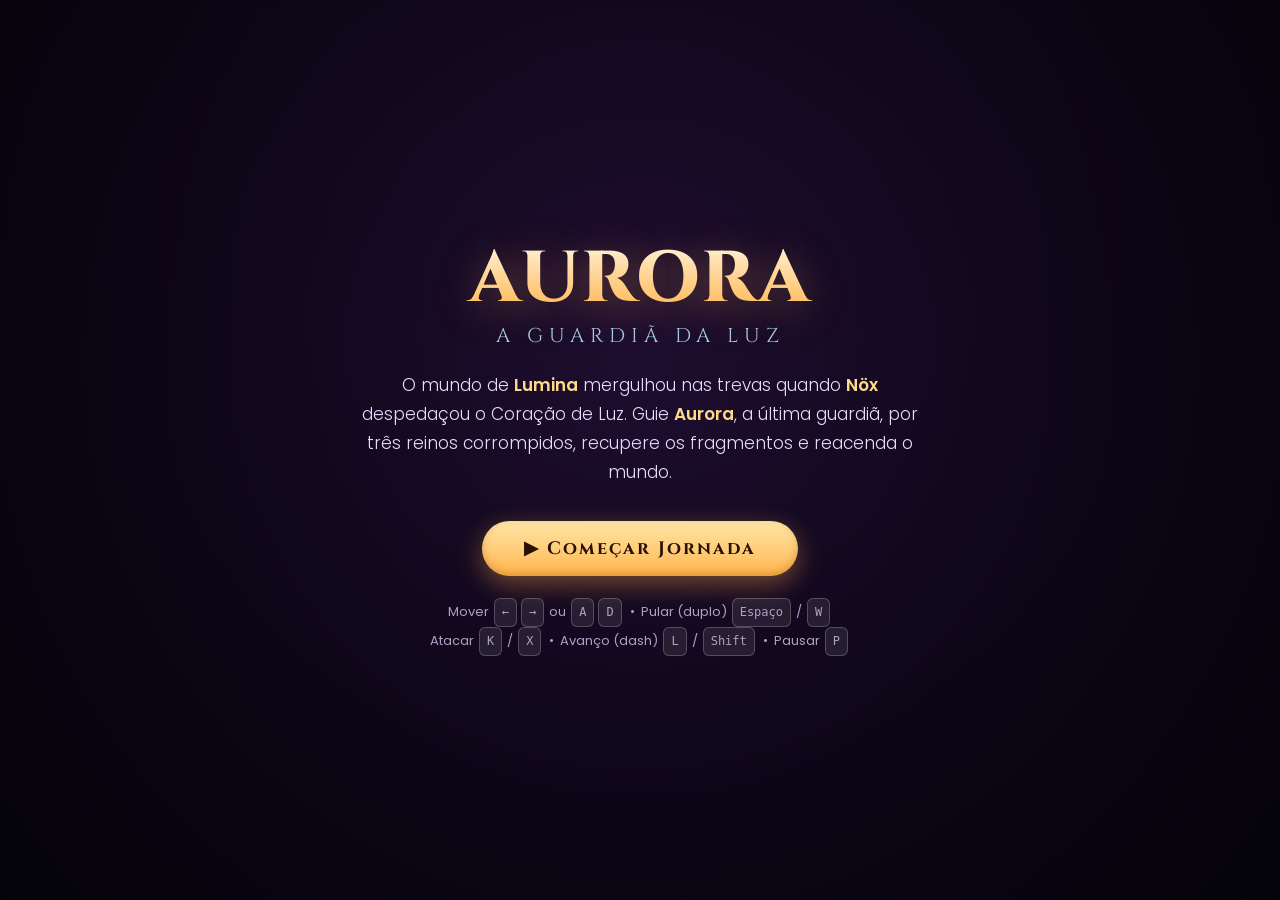
==== game/index.html @ 584e24f9 "feat: jogo Aurora - A Guardia da Luz (acao/plataforma 2D) Co-authored-by: phda693-alt <298850662+phd" ====
<!DOCTYPE html>
<html lang="pt-BR">
<head>
  <meta charset="UTF-8" />
  <meta name="viewport" content="width=device-width, initial-scale=1.0, maximum-scale=1.0, user-scalable=no" />
  <title>Aurora — A Guardiã da Luz</title>
  <link rel="preconnect" href="https://fonts.googleapis.com" />
  <link rel="preconnect" href="https://fonts.gstatic.com" crossorigin />
  <link href="https://fonts.googleapis.com/css2?family=Cinzel:wght@600;800&family=Poppins:wght@300;400;600&display=swap" rel="stylesheet" />
  <link rel="stylesheet" href="css/style.css" />
</head>
<body>
  <div id="game-shell">
    <canvas id="game"></canvas>

    <!-- HUD -->
    <div id="hud" class="hidden">
      <div class="hud-left">
        <div class="hud-portrait">
          <canvas id="portrait" width="72" height="72"></canvas>
        </div>
        <div class="hud-bars">
          <div class="bar-wrap">
            <div class="bar-label">VIDA</div>
            <div class="bar bar-hp"><div id="hp-fill" class="bar-fill"></div></div>
          </div>
          <div class="bar-wrap">
            <div class="bar-label">LUZ</div>
            <div class="bar bar-energy"><div id="energy-fill" class="bar-fill"></div></div>
          </div>
        </div>
      </div>
      <div class="hud-right">
        <div class="fragments">
          <span class="frag-icon">✦</span>
          <span id="frag-count">0</span> / <span id="frag-total">0</span>
        </div>
        <div id="stage-name" class="stage-name">Floresta Sombria</div>
      </div>
    </div>

    <!-- Boss health -->
    <div id="boss-bar" class="hidden">
      <div class="boss-name">NÖX — O Devorador de Luz</div>
      <div class="boss-track"><div id="boss-fill"></div></div>
    </div>

    <!-- Overlay screens -->
    <div id="overlay" class="overlay">
      <!-- content injected by JS -->
    </div>

    <!-- Mobile controls -->
    <div id="touch-controls" class="hidden">
      <div class="touch-left">
        <button class="tbtn" data-key="ArrowLeft">◀</button>
        <button class="tbtn" data-key="ArrowRight">▶</button>
      </div>
      <div class="touch-right">
        <button class="tbtn tbtn-jump" data-key=" ">⤒</button>
        <button class="tbtn tbtn-attack" data-key="k">⚔</button>
        <button class="tbtn tbtn-dash" data-key="l">»</button>
      </div>
    </div>
  </div>

  <script src="js/game.js"></script>
</body>
</html>
---- game/css/style.css ----
:root {
  --gold: #ffd98a;
  --gold-strong: #ffb64d;
  --light: #bfe9ff;
  --shadow: #14091f;
  --panel: rgba(20, 10, 30, 0.78);
}

* { margin: 0; padding: 0; box-sizing: border-box; }

html, body {
  width: 100%;
  height: 100%;
  background: #05030a;
  overflow: hidden;
  font-family: "Poppins", system-ui, sans-serif;
  color: #f4ecff;
  user-select: none;
  -webkit-user-select: none;
  touch-action: none;
}

#game-shell {
  position: fixed;
  inset: 0;
  display: flex;
  align-items: center;
  justify-content: center;
  background:
    radial-gradient(circle at 50% 30%, #241033 0%, #0a0514 60%, #05030a 100%);
}

#game {
  display: block;
  width: 100%;
  height: 100%;
  image-rendering: auto;
}

.hidden { display: none !important; }

/* ---------------- HUD ---------------- */
#hud {
  position: absolute;
  top: 0; left: 0; right: 0;
  display: flex;
  justify-content: space-between;
  align-items: flex-start;
  padding: 18px 22px;
  pointer-events: none;
  z-index: 20;
}

.hud-left { display: flex; gap: 12px; align-items: center; }

.hud-portrait {
  width: 72px; height: 72px;
  border-radius: 50%;
  padding: 3px;
  background: linear-gradient(145deg, var(--gold), var(--gold-strong));
  box-shadow: 0 0 18px rgba(255, 200, 120, 0.5);
}
.hud-portrait canvas {
  width: 100%; height: 100%;
  border-radius: 50%;
  background: radial-gradient(circle at 50% 40%, #3a2350, #160a24);
  display: block;
}

.hud-bars { display: flex; flex-direction: column; gap: 7px; }
.bar-wrap { display: flex; align-items: center; gap: 8px; }
.bar-label {
  font-size: 10px; letter-spacing: 2px; font-weight: 600;
  width: 34px; color: #e9d7ff; opacity: .85;
}
.bar {
  width: 210px; height: 14px;
  background: rgba(0,0,0,0.45);
  border: 1px solid rgba(255,255,255,0.15);
  border-radius: 10px;
  overflow: hidden;
  box-shadow: inset 0 2px 5px rgba(0,0,0,0.6);
}
.bar-fill {
  height: 100%;
  width: 100%;
  border-radius: 10px;
  transition: width 0.25s ease;
}
.bar-hp .bar-fill { background: linear-gradient(90deg, #ff6b8b, #ff3358); }
.bar-energy .bar-fill { background: linear-gradient(90deg, #8fd8ff, #4aa8ff); }

.hud-right { text-align: right; }
.fragments {
  font-family: "Cinzel", serif;
  font-size: 22px;
  color: var(--gold);
  text-shadow: 0 0 12px rgba(255,200,120,0.6);
  font-weight: 800;
}
.frag-icon { color: #fff2c9; }
.stage-name {
  margin-top: 4px;
  font-size: 13px;
  letter-spacing: 3px;
  text-transform: uppercase;
  opacity: 0.8;
}

/* ---------------- Boss bar ---------------- */
#boss-bar {
  position: absolute;
  bottom: 26px; left: 50%;
  transform: translateX(-50%);
  width: min(620px, 82%);
  z-index: 20;
  text-align: center;
  pointer-events: none;
}
.boss-name {
  font-family: "Cinzel", serif;
  font-weight: 800;
  letter-spacing: 2px;
  color: #ff9ecb;
  text-shadow: 0 0 14px rgba(255, 60, 120, 0.7);
  margin-bottom: 6px;
  font-size: 15px;
}
.boss-track {
  height: 16px;
  background: rgba(0,0,0,0.55);
  border: 1px solid rgba(255, 120, 170, 0.4);
  border-radius: 10px;
  overflow: hidden;
}
#boss-fill {
  height: 100%; width: 100%;
  background: linear-gradient(90deg, #b3005c, #ff3b7f, #ff77aa);
  transition: width 0.2s ease;
}

/* ---------------- Overlay ---------------- */
.overlay {
  position: absolute;
  inset: 0;
  z-index: 40;
  display: flex;
  align-items: center;
  justify-content: center;
  padding: 24px;
  text-align: center;
  background: radial-gradient(circle at 50% 40%, rgba(30,14,48,0.7), rgba(5,3,10,0.94));
  backdrop-filter: blur(3px);
}
.overlay.gone { display: none; }

.card {
  max-width: 680px;
  width: 100%;
  animation: rise 0.6s ease both;
}
@keyframes rise { from { opacity: 0; transform: translateY(24px);} to {opacity:1; transform:none;} }

.title {
  font-family: "Cinzel", serif;
  font-weight: 800;
  font-size: clamp(38px, 8vw, 72px);
  line-height: 1;
  background: linear-gradient(180deg, #fff6df, var(--gold-strong));
  -webkit-background-clip: text;
  background-clip: text;
  color: transparent;
  text-shadow: 0 6px 40px rgba(255, 180, 90, 0.35);
  letter-spacing: 2px;
}
.subtitle {
  font-family: "Cinzel", serif;
  font-size: clamp(14px, 3vw, 20px);
  letter-spacing: 6px;
  text-transform: uppercase;
  color: var(--light);
  margin-top: 6px;
  opacity: 0.85;
}
.story {
  font-size: clamp(14px, 2.4vw, 17px);
  line-height: 1.7;
  color: #e8ddff;
  margin: 22px auto 8px;
  max-width: 560px;
  font-weight: 300;
}
.story b { color: var(--gold); font-weight: 600; }
.chapter {
  font-family: "Cinzel", serif;
  color: var(--gold);
  letter-spacing: 4px;
  font-size: 14px;
  margin-bottom: 8px;
}

.btn {
  margin-top: 26px;
  display: inline-block;
  padding: 15px 42px;
  font-family: "Cinzel", serif;
  font-weight: 700;
  font-size: 18px;
  letter-spacing: 2px;
  color: #2a1200;
  background: linear-gradient(180deg, #ffe6a8, var(--gold-strong));
  border: none;
  border-radius: 40px;
  cursor: pointer;
  box-shadow: 0 8px 26px rgba(255, 170, 70, 0.4), inset 0 -3px 8px rgba(150,80,0,0.3);
  transition: transform 0.15s ease, box-shadow 0.15s ease;
}
.btn:hover { transform: translateY(-2px) scale(1.03); box-shadow: 0 12px 34px rgba(255,170,70,0.55); }
.btn:active { transform: translateY(1px) scale(0.99); }
.btn.secondary {
  background: rgba(255,255,255,0.08);
  color: #f4ecff;
  border: 1px solid rgba(255,255,255,0.25);
  box-shadow: none;
  font-size: 14px;
  padding: 11px 26px;
}

.controls-hint {
  margin-top: 22px;
  font-size: 13px;
  color: #c9bde0;
  line-height: 1.9;
  opacity: 0.85;
}
.controls-hint kbd {
  display: inline-block;
  min-width: 22px;
  padding: 2px 7px;
  margin: 0 2px;
  background: rgba(255,255,255,0.1);
  border: 1px solid rgba(255,255,255,0.25);
  border-radius: 6px;
  font-family: monospace;
  font-size: 12px;
}

.btn-row { display: flex; gap: 14px; justify-content: center; flex-wrap: wrap; align-items: center; }

/* ---------------- Touch controls ---------------- */
#touch-controls {
  position: absolute;
  inset: 0;
  z-index: 15;
  pointer-events: none;
}
.touch-left, .touch-right {
  position: absolute;
  bottom: 26px;
  display: flex;
  gap: 16px;
}
.touch-left { left: 22px; }
.touch-right { right: 22px; }
.tbtn {
  pointer-events: auto;
  width: 64px; height: 64px;
  border-radius: 50%;
  border: 1px solid rgba(255,255,255,0.25);
  background: rgba(255,255,255,0.12);
  color: #fff;
  font-size: 24px;
  backdrop-filter: blur(4px);
  cursor: pointer;
  display: flex; align-items: center; justify-content: center;
}
.tbtn:active { background: rgba(255,220,150,0.35); }
.tbtn-jump { background: rgba(120,200,255,0.2); }
.tbtn-attack { background: rgba(255,120,150,0.22); }

@media (max-width: 720px) {
  #touch-controls.show { display: block; }
  .bar { width: 130px; }
  .hud-portrait { width: 56px; height: 56px; }
}
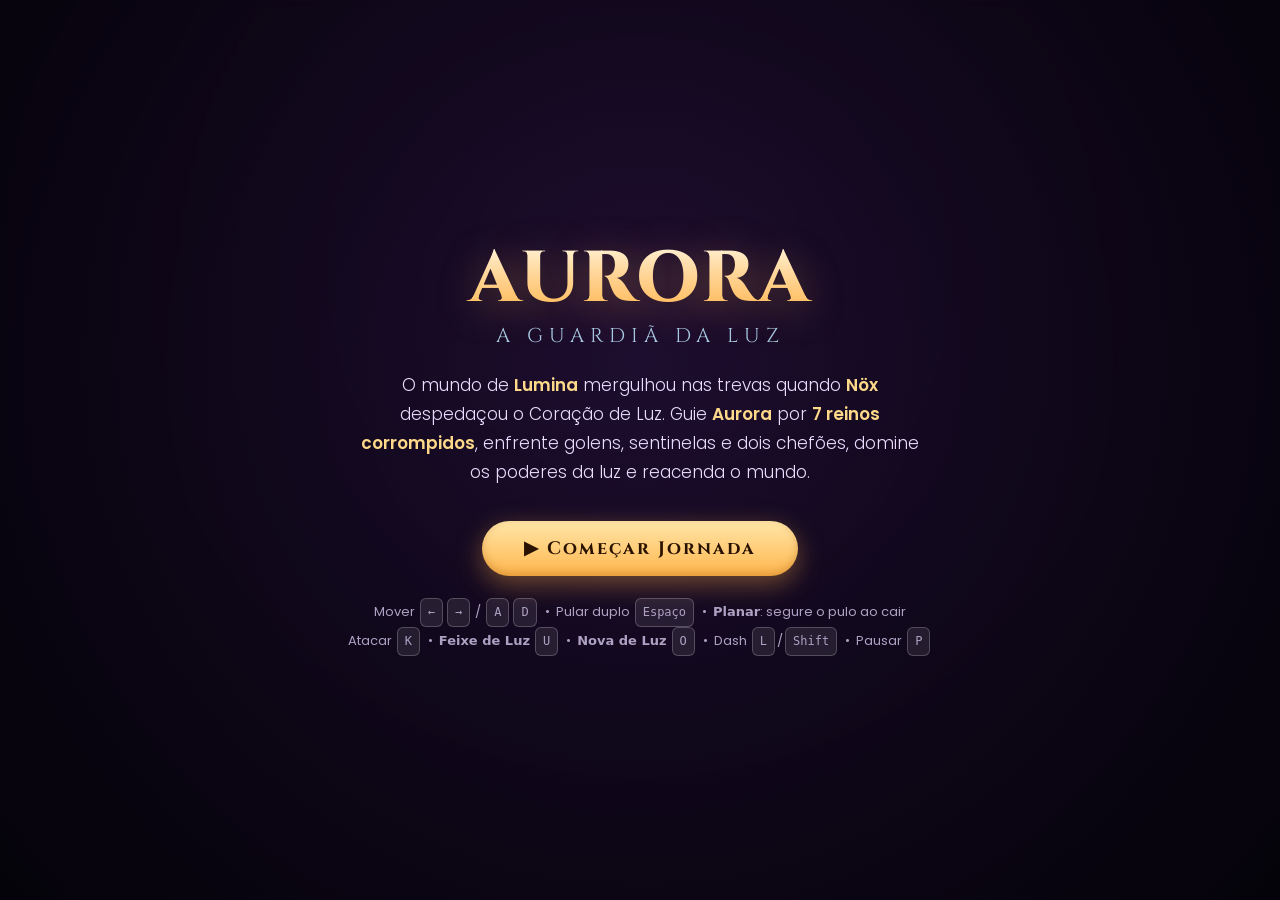
==== commit 747455bb: "feat: expande Aurora - 3 poderes, 4 monstros, obstaculos, 7 fases e 2 chefoes" ====
--- a/game/index.html
+++ b/game/index.html
@@ -59,6 +59,8 @@
       <div class="touch-right">
         <button class="tbtn tbtn-jump" data-key=" ">⤒</button>
         <button class="tbtn tbtn-attack" data-key="k">⚔</button>
+        <button class="tbtn tbtn-beam" data-key="u">✷</button>
+        <button class="tbtn tbtn-nova" data-key="o">✺</button>
         <button class="tbtn tbtn-dash" data-key="l">»</button>
       </div>
     </div>
--- a/game/css/style.css
+++ b/game/css/style.css
@@ -277,6 +277,9 @@
 .tbtn:active { background: rgba(255,220,150,0.35); }
 .tbtn-jump { background: rgba(120,200,255,0.2); }
 .tbtn-attack { background: rgba(255,120,150,0.22); }
+.tbtn-beam { background: rgba(255,240,180,0.22); }
+.tbtn-nova { background: rgba(255,210,120,0.28); }
+.touch-right { flex-wrap: wrap; max-width: 220px; justify-content: flex-end; }
 
 @media (max-width: 720px) {
   #touch-controls.show { display: block; }
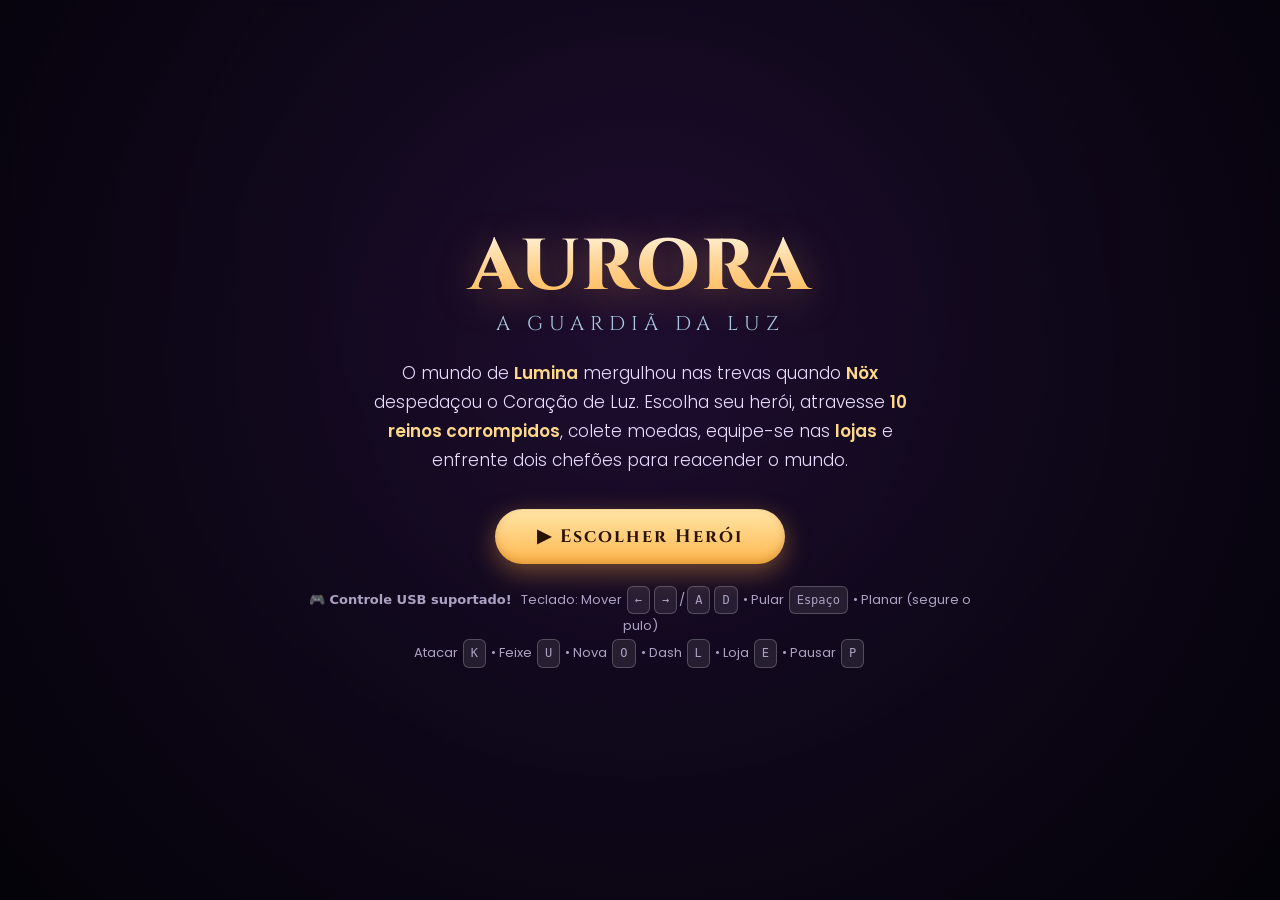
==== commit c4b0451e: "feat: controle USB, moedas, lojas, herois selecionaveis, novos monstros e fases" ====
--- a/game/index.html
+++ b/game/index.html
@@ -31,6 +31,7 @@
         </div>
       </div>
       <div class="hud-right">
+        <div class="coins-hud"><span class="coin-icon">🪙</span> <span id="coin-count">0</span></div>
         <div class="fragments">
           <span class="frag-icon">✦</span>
           <span id="frag-count">0</span> / <span id="frag-total">0</span>
@@ -62,6 +63,7 @@
         <button class="tbtn tbtn-beam" data-key="u">✷</button>
         <button class="tbtn tbtn-nova" data-key="o">✺</button>
         <button class="tbtn tbtn-dash" data-key="l">»</button>
+        <button class="tbtn tbtn-shop" data-key="e">🛒</button>
       </div>
     </div>
   </div>
--- a/game/css/style.css
+++ b/game/css/style.css
@@ -286,3 +286,110 @@
   .bar { width: 130px; }
   .hud-portrait { width: 56px; height: 56px; }
 }
+
+
+/* ---------------- Moedas HUD ---------------- */
+.coins-hud {
+  font-family: "Cinzel", serif;
+  font-size: 20px;
+  font-weight: 800;
+  color: #ffd24a;
+  text-shadow: 0 0 12px rgba(255, 200, 74, 0.6);
+  margin-bottom: 2px;
+}
+.coin-icon { filter: drop-shadow(0 0 4px rgba(255,200,74,0.8)); }
+
+.tbtn-shop { background: rgba(255,210,120,0.22); font-size: 20px; }
+
+/* ---------------- Seleção de herói ---------------- */
+.hero-select {
+  display: flex;
+  gap: 20px;
+  justify-content: center;
+  flex-wrap: wrap;
+  margin: 20px 0 6px;
+}
+.hero-card {
+  background: rgba(255,255,255,0.06);
+  border: 1px solid rgba(255,255,255,0.15);
+  border-radius: 18px;
+  padding: 16px;
+  width: 220px;
+  transition: transform 0.15s ease, border-color 0.15s ease, box-shadow 0.15s ease;
+}
+.hero-card:hover {
+  transform: translateY(-4px);
+  border-color: var(--gold);
+  box-shadow: 0 10px 30px rgba(255,180,90,0.3);
+}
+.hero-canvas {
+  width: 150px; height: 180px;
+  display: block; margin: 0 auto;
+}
+.hero-name {
+  font-family: "Cinzel", serif;
+  font-size: 26px; font-weight: 800;
+  color: var(--gold);
+}
+.hero-sub { font-size: 13px; letter-spacing: 2px; text-transform: uppercase; color: var(--light); opacity: 0.85; margin-bottom: 6px; }
+.hero-desc { font-size: 13px; color: #d8cdf0; margin-bottom: 12px; min-height: 34px; }
+.hero-pick { margin-top: 0; font-size: 15px; padding: 10px 20px; }
+
+/* ---------------- Loja ---------------- */
+.shop-card { max-width: 720px; }
+.shop-head {
+  display: flex; justify-content: space-between; align-items: center;
+  margin-bottom: 14px;
+}
+.shop-coins {
+  font-family: "Cinzel", serif; font-size: 22px; font-weight: 800;
+  color: #ffd24a; text-shadow: 0 0 12px rgba(255,200,74,0.6);
+}
+.shop-grid {
+  display: grid;
+  grid-template-columns: 1fr 1fr;
+  gap: 8px 18px;
+  max-height: 56vh;
+  overflow-y: auto;
+  padding-right: 6px;
+  text-align: left;
+}
+.shop-cat {
+  grid-column: 1 / -1;
+  font-family: "Cinzel", serif;
+  color: var(--gold);
+  letter-spacing: 2px;
+  font-size: 14px;
+  margin-top: 10px;
+  border-bottom: 1px solid rgba(255,255,255,0.12);
+  padding-bottom: 4px;
+}
+.shop-item {
+  display: flex; align-items: center; justify-content: space-between;
+  gap: 10px;
+  background: rgba(255,255,255,0.05);
+  border: 1px solid rgba(255,255,255,0.1);
+  border-radius: 12px;
+  padding: 9px 12px;
+}
+.shop-item-info { display: flex; flex-direction: column; }
+.shop-item-info b { font-size: 15px; color: #fff; }
+.shop-item-info span { font-size: 12px; color: #c9bde0; }
+.shop-btn {
+  flex-shrink: 0;
+  border: none;
+  border-radius: 20px;
+  padding: 8px 14px;
+  font-size: 13px;
+  font-weight: 600;
+  cursor: pointer;
+  font-family: "Poppins", sans-serif;
+}
+.shop-btn.buy { background: linear-gradient(180deg, #ffe6a8, var(--gold-strong)); color: #2a1200; }
+.shop-btn.buy.off { background: rgba(255,255,255,0.1); color: #9a8fb5; cursor: not-allowed; }
+.shop-btn.equip { background: rgba(140,200,255,0.25); color: #dff1ff; border: 1px solid rgba(140,200,255,0.4); }
+.shop-btn.equipped { background: rgba(120,255,170,0.2); color: #b6ffd0; border: 1px solid rgba(120,255,170,0.4); }
+
+@media (max-width: 620px) {
+  .shop-grid { grid-template-columns: 1fr; }
+}
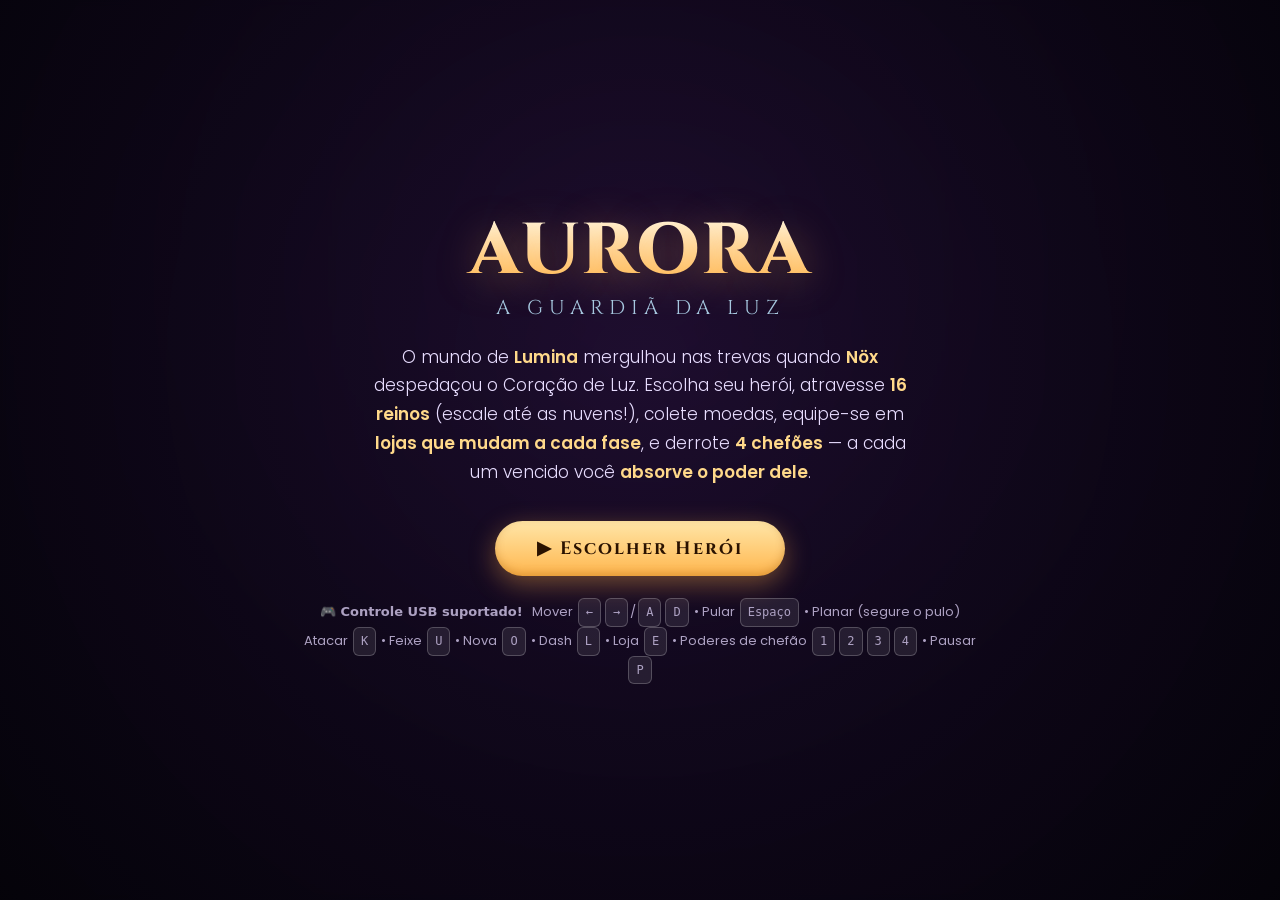
==== commit ae3cd54c: "feat: cenarios animados, moedas grandes, monstros gigantes, poderes de chefao, escalada as nuvens, 1" ====
--- a/game/index.html
+++ b/game/index.html
@@ -37,6 +37,7 @@
           <span id="frag-count">0</span> / <span id="frag-total">0</span>
         </div>
         <div id="stage-name" class="stage-name">Floresta Sombria</div>
+        <div id="powers-hud" class="powers-hud"></div>
       </div>
     </div>
 
@@ -63,6 +64,7 @@
         <button class="tbtn tbtn-beam" data-key="u">✷</button>
         <button class="tbtn tbtn-nova" data-key="o">✺</button>
         <button class="tbtn tbtn-dash" data-key="l">»</button>
+        <button class="tbtn tbtn-power" data-key="power">★</button>
         <button class="tbtn tbtn-shop" data-key="e">🛒</button>
       </div>
     </div>
--- a/game/css/style.css
+++ b/game/css/style.css
@@ -393,3 +393,20 @@
 @media (max-width: 620px) {
   .shop-grid { grid-template-columns: 1fr; }
 }
+
+
+/* ---------------- Poderes de chefão (HUD) ---------------- */
+.powers-hud {
+  margin-top: 6px;
+  display: flex;
+  flex-direction: column;
+  align-items: flex-end;
+  gap: 2px;
+}
+.powers-hud .pw {
+  font-size: 12px;
+  font-weight: 600;
+  letter-spacing: 0.5px;
+  text-shadow: 0 0 8px currentColor;
+}
+.tbtn-power { background: rgba(200,150,255,0.28); font-size: 22px; }
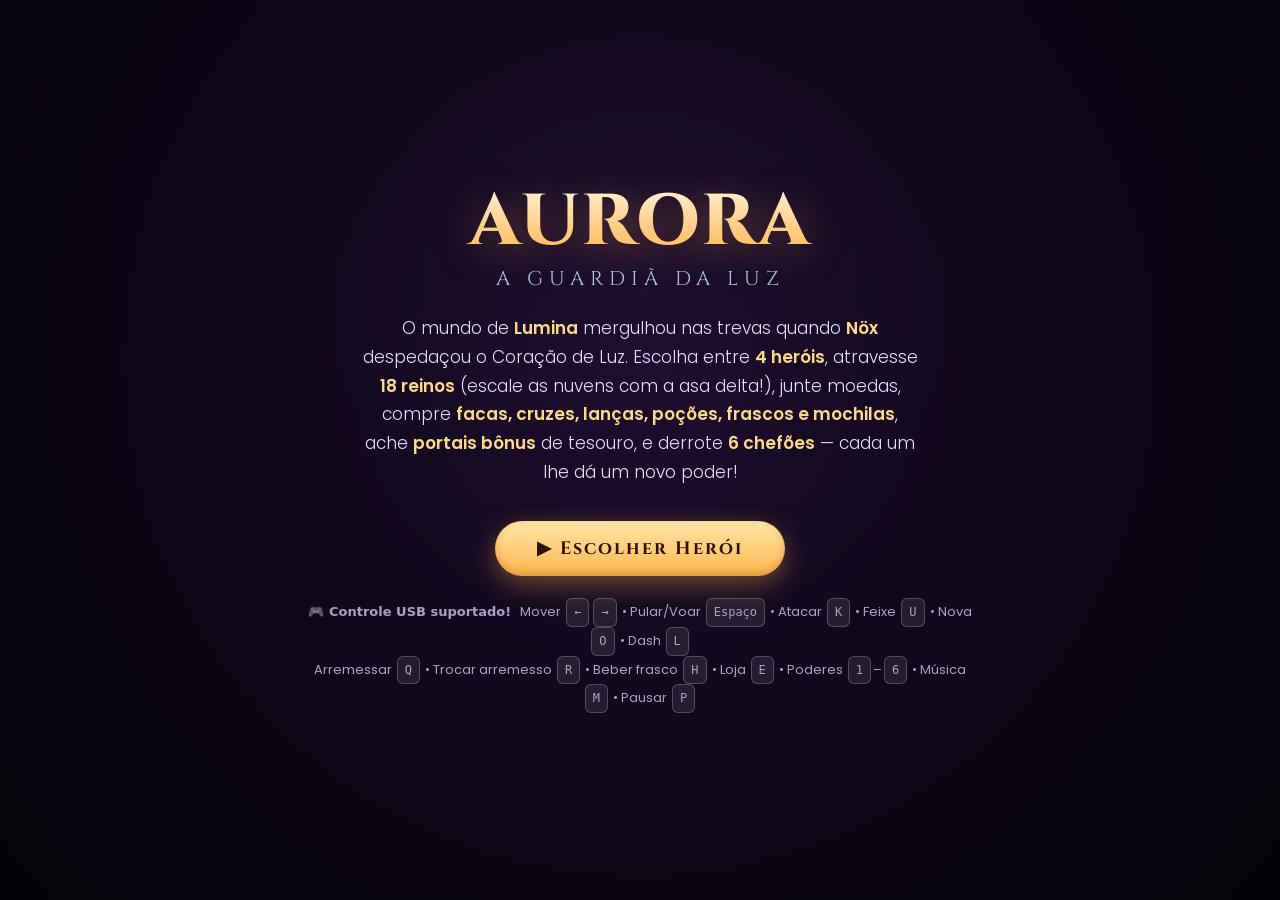
==== commit d977120e: "feat: arremessos, frascos, mochilas, asa delta, 4 herois, 6 chefoes, musicas, portais/fase bonus e c" ====
--- a/game/index.html
+++ b/game/index.html
@@ -37,6 +37,7 @@
           <span id="frag-count">0</span> / <span id="frag-total">0</span>
         </div>
         <div id="stage-name" class="stage-name">Floresta Sombria</div>
+        <div id="inv-hud" class="inv-hud"></div>
         <div id="powers-hud" class="powers-hud"></div>
       </div>
     </div>
@@ -64,6 +65,8 @@
         <button class="tbtn tbtn-beam" data-key="u">✷</button>
         <button class="tbtn tbtn-nova" data-key="o">✺</button>
         <button class="tbtn tbtn-dash" data-key="l">»</button>
+        <button class="tbtn tbtn-throw" data-key="q">🗡️</button>
+        <button class="tbtn tbtn-flask" data-key="h">🧪</button>
         <button class="tbtn tbtn-power" data-key="power">★</button>
         <button class="tbtn tbtn-shop" data-key="e">🛒</button>
       </div>
--- a/game/css/style.css
+++ b/game/css/style.css
@@ -410,3 +410,29 @@
   text-shadow: 0 0 8px currentColor;
 }
 .tbtn-power { background: rgba(200,150,255,0.28); font-size: 22px; }
+
+
+/* ---------------- Inventário HUD ---------------- */
+.inv-hud {
+  margin-top: 4px;
+  display: flex;
+  gap: 10px;
+  justify-content: flex-end;
+  font-size: 13px;
+  font-weight: 600;
+}
+.inv-hud span { text-shadow: 0 0 6px rgba(0,0,0,0.6); }
+.inv-sel { color: #d8e0f0; }
+.inv-flask { color: #9dffb8; }
+.inv-hud small { opacity: 0.6; font-weight: 400; }
+
+/* mensagem da loja */
+.shop-msg {
+  text-align: center;
+  color: #ff9ecb;
+  font-size: 13px;
+  margin: -6px 0 8px;
+}
+
+.tbtn-throw { background: rgba(200,210,240,0.24); font-size: 20px; }
+.tbtn-flask { background: rgba(120,255,170,0.22); font-size: 20px; }
